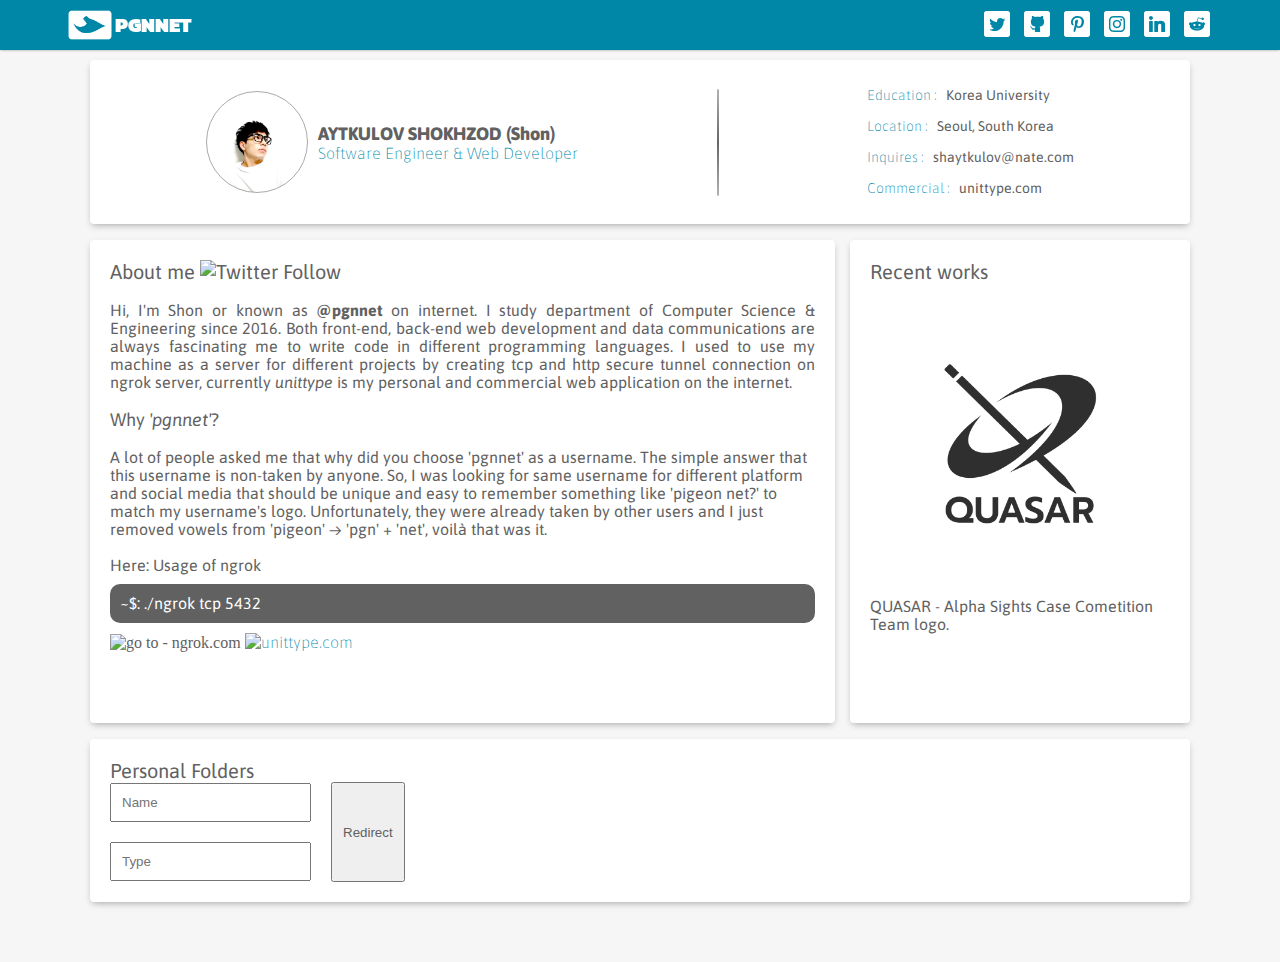
==== index.html @ 7b814d74 "google public encripted" ====
<!DOCTYPE html>
<html>
<head>
	<meta name="viewport" content="width=device-width, initial-scale=1.0, user-scalable=no" />
	<meta name="theme-color" content="#0087A8" />
	<link rel="shortcut icon" href="image/2dallitter.png" type="image/x-png" sizes="16x16 24x24 32x32 64x64"/>
	<link href="https://fonts.googleapis.com/css?family=Kanit:800" rel="stylesheet"> <!-- 'Kanit', sans-serif --> 
	<link href="https://fonts.googleapis.com/css?family=Asap:300" rel="stylesheet"> <!-- 'Asap', sans-serif --> 
	<link href="pgnnet.css" rel="stylesheet">
	<script src="pgnnet.js" ></script>
	<title>PGNNET</title>
	
</head>
<body>
<div id="header">
	<div id="header_left">
		<a href="/"><div id="logo"></div><div id="logotext">PGNNET</div></a>
	</div>
	<div id="header_right">
		<div class="right_menu">
			<div id="smedia">
			<a href="https://twitter.com/pgnnet">&#xe08d;</a>
			<a href="https://github.com/pgnnet">&#xe032;</a>
			<a href="https://pinterest.com/pgnnet">&#xe063;</a>
			<a href="https://instagram.com/pgnnet">&#xe044;</a>
			<a href="https://linkedin.com/in/shokhzod-aytkulov-0151b5aa">&#xe04c;</a>
			<a href="https://reddit.com/u/pgnnet">&#xe06c;</a>
			</div>			
			<div id="mob_menu" onclick = "Mmenu()"></div>
		</div>	
	</div>
</div>
<div id="content" class="container">
	<div class="info">
		<div id="personal">
			<div id="image_box">
				<div id="profile_picture"></div>
				<div id="name">
					<p class="bold_font fs18">AYTKULOV SHOKHZOD (Shon)</p>
					<p class="thin_font  blue fs16">Software Engineer &amp; Web Developer</p>						
				</div>				
			</div>
			<hr>
			<div id="about" class="fs14">
				<div class="clear">
					<span class="thin_font blue">Education : </span><span class="normal_font" id="edu"><a href="https://korea.edu">Korea University </a></span>
				</div>
				<div class="clear">
					<span class="thin_font blue">Location : </span><span class="normal_font ">Seoul, South Korea</span>
				</div>
				<div class="clear">
					<span class="thin_font blue">Inquires : </span><span class="normal_font "><a href = "mailto:shaytkulov@gmail.com">shaytkulov@nate.com</a></span>
				</div>
				<div class="clear">
					<span class="thin_font blue">Commercial : </span><span class="normal_font "><a href = "https://unittype.com">unittype.com</a></span>
				</div>

			</div>
		</div>
	</div>
	<div class="content">
		<div class="info">
			<b class="normal_font fs20">About me    <a href="https://twitter.com/pgnnet"><img alt="Twitter Follow" style="margin-bottom: -5px;" src="https://img.shields.io/twitter/follow/pgnnet?label=pgnnet&style=social"></a></b>
			</br>			
			</br>			
			<p style="text-align: justify;" class="fs16 normal_font">Hi, I'm Shon or known as <b><a href="https://twitter.com/pgnnet">@pgnnet</a></b> on internet. I study department of Computer Science &amp; Engineering since 2016. Both front-end, back-end web development and data communications are always fascinating me to write code in different programming languages. I used to use my machine as a server for different projects by creating tcp and http secure tunnel connection on ngrok server, currently <i>unittype</i> is my personal and commercial web application on the internet.</p>
			</br>
			<p class="normal_font fs18">Why <i>'pgnnet'</i>?</p>
			</br>
			<p class="normal_font fs16">
			A lot of people asked me that why did you choose 'pgnnet' as a username. The simple answer that this username is non-taken by anyone. So, I was looking for same username for different platform and social media that should be unique and easy to remember something like 'pigeon net?' to match my username's logo. Unfortunately, they were already taken by other users and I just removed vowels from 'pigeon' &rightarrow; 'pgn' + 'net', voilà that was it.
			</p>
			</br>
			<p class="fs16 normal_font">Here: Usage of ngrok</p>
			<div class="code">
				<code class="normal_font">
					~$: ./ngrok tcp 5432
				</code></br>
			</div>
		    <a href="https://ngrok.com"><img alt="go to - ngrok.com" style="max-width: 100%;" src="https://img.shields.io/website/https/ngrok.com?down_color=lightgrey&down_message=offline&label=ngrok&logo=ngrok&logoColor=red&style=flat-square&up_color=light-green&up_message=online" /></a>
		    <a href="https://unittype.com"><img alt="unittype.com" class="thin_font blue" style="max-width: 100%;" src="https://img.shields.io/website/https/unittype.com?color=orange&down_color=lightgrey&down_message=offline&label=unittype.com&logo=unittype&logoColor=%23fff&style=flat-square&up_color=blue&up_message=pending" /></a>
		</div>
		<div class="info left">
			<div class="normal_font fs20">Recent works</div>
			<div class="pic_content">
				<div class="work_logo">
					<img class="logos" src="image/QUASAR.png">
					<div class="normal_font fs16">QUASAR - Alpha Sights Case Cometition Team logo.</div>
					<img class="logos" src="image/DOTHAT.png">
					<div class="normal_font fs16">DOTHAT - Computer Security (COSE451-00) term project team logo.</div>
				</div>
			</div>
		</div>

	</div>
	<div id="mmenu">
		<div id="minisocial">
			<a href="https://twitter.com/pgnnet">Twitter</a>
			<a href="https://github.com/pgnnet">Github</a>
			<a href="https://pinterest.com/pgnnet">Pinterest</a>
			<a href="https://instagram.com/pgnnet">Instagram</a>
			<a href="https://linkedin.com/in/shokhzod-aytkulov-0151b5aa">Linkedin</a>			
			<a href="https://reddit.com/u/pgnnet">Reddit</a>			
		</div>
	</div>
	<div class="info">
		<div class="normal_font fs20">Personal Folders</div>
		<div id = "inputs">
			<div class="coller" style="height: 100px; margin-right: 20px;">
				<input class="inned" id="cloud" type="text" placeholder="Name">
				<input class="inned" id="password" type="password" placeholder="Type">
			</div>
			<div class="rower" style="height: 100px;">
				<button class="outed" onclick="Redirect()">Redirect</button>				
			</div>
		</div>
 	</div>
</div>
<script type="text/javascript">
	function _$(e) {
		return document.getElementById(e);
	}
	function Mmenu() {
		var menu_content = _$('mmenu');
		var menu_btn_back = _$('mob_menu');
		var header = _$('header');

		var block = _$('block');
		var display = menu_content.style.display;
		if (menu_content.style.display == 'block') {
			menu_btn_back.style.backgroundImage = 'url("image/menu.svg")';
			menu_content.style.display = 'none';
			header.style.boxShadow = "0px 1px 2.5px -1px #919191";
		}else {
			header.style.boxShadow = "0px 0px 0px 0px #919191";
			menu_btn_back.style.backgroundImage = 'url("image/menu_close.svg")';
			menu_content.style.display = 'block';
		}
	}
	function Redirect() {
		var a = _$('cloud').value;
		var b = _$('password').value;

		var init_ca = 'd45d8e4410cb10ffb1083a6124628c9f9774b6139b0a8e7eb1bf8a871978bdb0';
		var init_cb = '22b2f5f52e7d8e27ea7ded8e6dc64f0cd65b0fcb1bfb2f4438c08c5f83b16658';
		var init_cg = 'cf33a10e40662e745594a586bbdfbce9699ac78813c22cc0dd9b99113db3da5d';

		var cloud_d = "U2FsdGVkX19RFrCdp1I3JPp4gyZZZailMe8IwuHDJQOUHVQESMMY64hZhe5Ozfz3NkoOll9dPdFYfQYpgsisk3HBythYzlCri21Bd4VmjUiPfmpriIct63Lm8ezno9jl";
		var cloud_m = "U2FsdGVkX1+UKlmB9coAeEfFD+zi3aYZthPdsSzzxfTdAZkY3HkF5heO64nk1fxIDrnHamdGaomCe8fK2r4xWg==";
		var cloud_g = "U2FsdGVkX1/Y03P11VNv4DPY7fraH7GeVQCoh0f4tYQdR+eQNfcGC2AXEsHc7dbwDO1VZkJhqySERRU+gwqqChx2GPCvmcxf2yKGxw1kbo0PD6RGykNZ0As+3onhI2do3Uct2t9QGK7I91CamXDhik9/apCdyH8m0xB+96oY7UI=";

		var c = sha256.hmac(b, a);
		var d = sha256(b);

		if(c == init_ca || c == init_cb  || c == init_cg){
			switch(d) {
				case '00d8d3f11739d2f3537099982b4674c29fc59a8fda350fca1379613adbb09119' : 
					var load = CryptoJS.AES.decrypt(cloud_m, b);
					var cloudL = load.toString(CryptoJS.enc.Utf8);
					window.location = cloudL; break;
				case 'd90ee9ccf6bea1d2942a7b21319338198dec2a746f8a0d0771621f00da2e0864' : 
					var load = CryptoJS.AES.decrypt(cloud_d, b);
					var cloudL = load.toString(CryptoJS.enc.Utf8);
					window.location = cloudL; break;
				case '46b42b4229cd7a39c564e780bb665a8bde4fdf722007e8473f167fe53ed4b995' : 
					var load = CryptoJS.AES.decrypt(cloud_g, b);
					var cloudL = load.toString(CryptoJS.enc.Utf8);
					window.location = cloudL; break;
				default : d = "fault"; break;
			}			
		}else {
			alert("Authentication failed!");
		}
	}	
</script>
</body>
</html>
---- pgnnet.css ----
/*     Header start      */
		@font-face{
			font-family:'socicon';
			src: 	url('fonts/socicon/Socicon.eot'); /* IE9 Compat Modes */
			src: 	url('fonts/socicon/Socicon.eot?#iefix') format('embedded-opentype'), /* IE6-IE8 */
					url('fonts/socicon/Socicon.woff') format('woff'), /* Pretty Modern Browsers */
					url('fonts/socicon/Socicon.ttf')  format('truetype'), /* Safari, Android, iOS */
					url('fonts/socicon/Socicon.svg#svgFontName') format('svg'); /* Legacy iOS */
			font-weight:normal;
			font-style:normal;
		}
		* {
			padding: 0; margin: 0;
			color: #616161;
		}
		body{
			background-color: #f6f6f6;
			min-width: 300px;
		}		
		.container {
			margin: 0 auto;
			width: 1100px;
			display: block;
		}
		#header {
			position : fixed;
			z-index:999;
			display: flex;
			-ms-flex-direction: row;
			-o-flex-direction: row;
			-webkit-flex-direction: row;
			flex-direction: row;
			justify-content: space-between;
			-o-justify-content: space-between;
			-ms-justify-content: space-between;
			-webkit-justify-content: space-between;
			align-items: center;
			height: 50px;
			width: 100%;
			box-sizing: border-box;
			box-shadow: 0px 1px 2.5px -1px #919191;
			background-color: #0087a8;
			top: 0;		
		}
		#header_left
		{
			margin-left: 65px;
			float: left;
			display: inline-flex;
			-o-align-items: center;
			-ms-align-items: center;
			-webkit-align-items: center;
			align-items: center;
		}
		#logo {
			background-image: url("image/pgn.png");
			background-size: cover;
			background-repeat: no-repeat;
			background-position: center;
			width: 50px;
			height: 30px;
			float: left;
		}
		#logotext {
			font-family: 'Kanit', sans-serif;
			font-size: 20px;
			font-weight: 900;
			color: #fff;
			max-width: 140px;
			padding-left: 0px;
			float: left;
		}		
		#header_right
		{
			margin-right: 65px;
			display: inline-flex;
			float: right;
			-o-align-items: center;
			-ms-align-items: center;
			-webkit-align-items: center;
			align-items: center;
		}
		.right_menu {
			display: flex;
			-ms-flex-direction: row;
			-o-flex-direction: row;
			-webkit-flex-direction: row;
			flex-direction: row;
			align-items: center;
			-ms-justify-content: space-between;
			-webkit-justify-content: space-between;
			-o-justify-content: space-between;
			justify-content: space-between;
		}
		#mob_menu{
			background-image: url("image/menu.svg");
			background-size: cover;
			background-repeat: no-repeat;
			background-position: center;
			width: 25px;
			height: 25px;
			display: none;
		}
		#mmenu {
			background-color: #0087a8;
			position: fixed;
			display: none;
			top: 0;
			left: 0;
			right: 0;
			bottom: 0;
			overflow-y: auto;
		}

		#minisocial {
			display: flex;
			-ms-flex-direction: column;
			-o-flex-direction: column;
			-webkit-flex-direction: column;
			flex-direction: column;
			align-items: left;
			-ms-justify-content: space-between;
			-webkit-justify-content: space-between;
			-o-justify-content: space-between;
			justify-content: space-between;
			margin: 10px;
		}
		#minisocial a {
			font-family:'Asap', sans-serif;
			font-size: 1.3em;
			color: #0087a8;
			background-color: #fff;			
			margin: 10px;
			padding: 5px; 
			flex: auto;
			border-radius: 4px;
		}
		#minisocial a:hover {
			color: #000;
		}
		#minisocial a:before {
			font-family: 'socicon';
			margin: 10px;
		}
		#minisocial a:nth-child(1):before {
			content: "\e08d";
		}
		#minisocial a:nth-child(2):before {
			content: "\e032";
		}
		#minisocial a:nth-child(3):before {
			content: "\e063";
		}
		#minisocial a:nth-child(4):before {
			content: "\e044";
		}
		#minisocial a:nth-child(5):before {
			content: "\e04c";
		}
		#minisocial a:nth-child(6):before {
			content: "\e06c";
		}

		#smedia {
			display: block;
			-ms-justify-content: space-between;
			-webkit-justify-content: space-between;
			-o-justify-content: space-between;
			justify-content: space-between;
		}
		#smedia a {
			font-family: 'socicon';
			color: #0087a8;
			background-color: #fff;
			margin: 0 5px 0 5px;
			padding: 4px;
			border-radius: 3px;
			border: 0.5px solid #fff;
		}
		#smedia a:hover {
			color: #000;
		}		
		#content {
			margin-top: 60px;
			margin-bottom: 60px;
		}
		.content {
			display: flex;
			-ms-flex-direction: row;
			-o-flex-direction: row;
			-webkit-flex-direction: row;
			flex-direction: row;
			justify-content: space-between;
			-o-justify-content: space-between;
			-ms-justify-content: space-between;
			-webkit-justify-content: space-between;
		}
		.info {
			margin-top: 16px;
			padding: 20px; 
			background-color: #fff;
			border-radius: 4px;
			box-shadow: 0px 3px 7px -2px #a4a4a4; 
		}
		.left {
			margin-left: 15px;
			min-width: 300px;
			min-height: 100%;
		}
		.pic_content {
			overflow-y: auto;
			background: transparent;
			margin: 10px auto 10px auto;
			max-height: 400px;
		}
		.work_logo {
			width: 100%;

		}
		.logos {
			background-position: center;
			background-repeat: no-repeat;
			background-size: cover;
			width: 100%;
		}
		.spaces {
			padding: 15px;
		}
		.code {
			border-radius: 10px;
			margin: 10px 0px;
			padding: 10px 0px;
			width: 100%;
			background-color: #616161;
		}
		code {
			padding-left: 10px; 
			padding-right: 10px; 
			color: #fff;
			font-weight: 700;		
		}
		#personal {
			display: flex;
			-ms-flex-direction: row;
			-o-flex-direction: row;
			-webkit-flex-direction: row;
			flex-direction: row;
			align-items: center;
			-ms-justify-content: space-evenly;
			-webkit-justify-content: space-evenly;
			-o-justify-content: space-evenly;
			justify-content: space-evenly;
		}
		#image_box {
			display: flex;
			-ms-flex-direction: row;
			-o-flex-direction: row;
			-webkit-flex-direction: row;
			flex-direction: row;
			align-items: center;
			-ms-justify-content: space-between;
			-webkit-justify-content: space-between;
			-o-justify-content: space-between;
			justify-content: space-between;
		}
		#profile_picture {
			width: 100px;
			height: 100px;
			min-width: 100px;
			min-height: 100px;
			background-image: url(image/pgnnet.jpg);
			background-size: cover;
			background-position: center;
			background-repeat: no-repeat;
			border-radius: 50%;
			border: 1px solid #aaa;
			margin: 10px; 
		}
		#name {			
			text-align: left;
		}
		.fs22 {
			font-size: 22px;
		}		
		.fs20 {
			font-size: 20px;
		}		
		.fs18 {
			font-size: 18px;
		}		
		.fs16 {
			font-size: 16px;
		}		
		.fs14 {
			font-size: 14px;
		}
		.bold_font {
			font-family: 'Asap', sans-serif;
			font-weight: 800;			
		}
		.thin_font {
			font-family: 'Asap', sans-serif;
			font-weight: 100;
		}
		.normal_font {
			font-family: 'Asap', sans-serif;
			font-weight: 400;
		}
		.blue {
			color: #0087a8;
		}
		#about {
			display: flex;
			-ms-flex-direction: column;
			-o-flex-direction: column;
			-webkit-flex-direction: column;
			flex-direction: column;
			align-items: left;
			-ms-justify-content: center;
			-webkit-justify-content: center;
			-o-justify-content: center;
			justify-content: center;
		}
		.coller {
			display: flex;
			-ms-flex-direction: column;
			-o-flex-direction: column;
			-webkit-flex-direction: column;
			flex-direction: column;
			align-items: center;
			-ms-justify-content: center;
			-webkit-justify-content: center;
			-o-justify-content: center;
			justify-content: center;
		}
		.rower {
			display: flex;
			-ms-flex-direction: row;
			-o-flex-direction: row;
			-webkit-flex-direction: row;
			flex-direction: row;
			align-items: center;
			-ms-justify-content: center;
			-webkit-justify-content: center;
			-o-justify-content: center;
			justify-content: center;
		}
		#about span {
			padding: 3px;
		}
		.clear {
			padding: 7px;
		}
		* a {
			text-decoration: none;
		}
		#inputs {
			width: 50%;
			display: flex;
			-ms-flex-direction: row;
			-o-flex-direction: row;
			-webkit-flex-direction: row;
			flex-direction: row;
			align-items: center;
			-ms-justify-content: initial;
			-webkit-justify-content: initial;
			-o-justify-content: initial;
			justify-content: initial;			
		}
		.inned {
			padding: 10px;
			margin: 10px auto;
		}
		.outed {
			padding: 10px;
			height: 100%;
		}
		#form {
			margin-top: 16px;
			padding: 20px; 
			background-color: #fff;
			border-radius: 6px;
			box-shadow: 0px 3px 7px -2px #a4a4a4; 
		}
		hr {
			width: 10%;
			transform: rotate(90deg);
			display: block; 
			border: 0; 
			height: 1px; 
			margin: 15px 0px 15px 0px;
			background: #333; 
			background-image: linear-gradient(to right, #ccc, #333, #ccc); 
		}		

        @media only screen and (max-width: 1100px) {
        	.container {
        		width: 95%;        		
        	}
    		#header {
    			height : 40px;
    		}
        	#logo {
        		width: 40px;
				height: 25px;
        	}
        	#logotext {
				font-size: 19px;
			}
        	#header_left
			{
				margin-left: 10px;
			}
			#header_right
			{
				margin-right: 10px;
			}
			#mob_menu{
				display: block;
			}
			#mmenu {
				margin-top: 40px;
				display: none;
			}			
			#smedia {
				display: none;
			}
			#content {
				margin-top: 50px;
			}
			#image_box {
				display: flex;
				-ms-flex-direction: row;
				-o-flex-direction: row;
				-webkit-flex-direction: row;
				flex-direction: row;
				align-items: center;
				-ms-justify-content: space-between;
				-webkit-justify-content: space-between;
				-o-justify-content: space-between;
				justify-content: space-between;
			}
			#personal {
				-ms-flex-direction: row;
				-o-flex-direction: row;
				-webkit-flex-direction: row;
				flex-direction: row;
				padding: 20px;
			}
			#profile_picture {
				width: 100px;
				height: 100px;
			}
			#name {
				text-align: center;
			}
			.social_icons {
				float: right;
				margin: 0;
			}
			#form {
				display: block;
			}
        }
		@media only screen and (max-width: 880px) {
         	hr {
				width: 100%;
				transform: rotate(0deg);
        	}
         	#image_box {
				display: flex;
				-ms-flex-direction: column;
				-o-flex-direction: column;
				-webkit-flex-direction: column;
				flex-direction: column;
				align-items: center;
				-ms-justify-content: space-between;
				-webkit-justify-content: space-between;
				-o-justify-content: space-between;
				justify-content: space-between;
			}
			#personal {
				-ms-flex-direction: column;
				-o-flex-direction: column;
				-webkit-flex-direction: column;
				flex-direction: column;
				padding: 20px;
			}
			.content {
				flex-direction: column;
				-ms-flex-direction: column;
				-o-flex-direction: column;
				-webkit-flex-direction: column;
				flex-direction: column;
			}
			.left {
				margin-left: 0;
				margin-top: 15px;
			}
         }
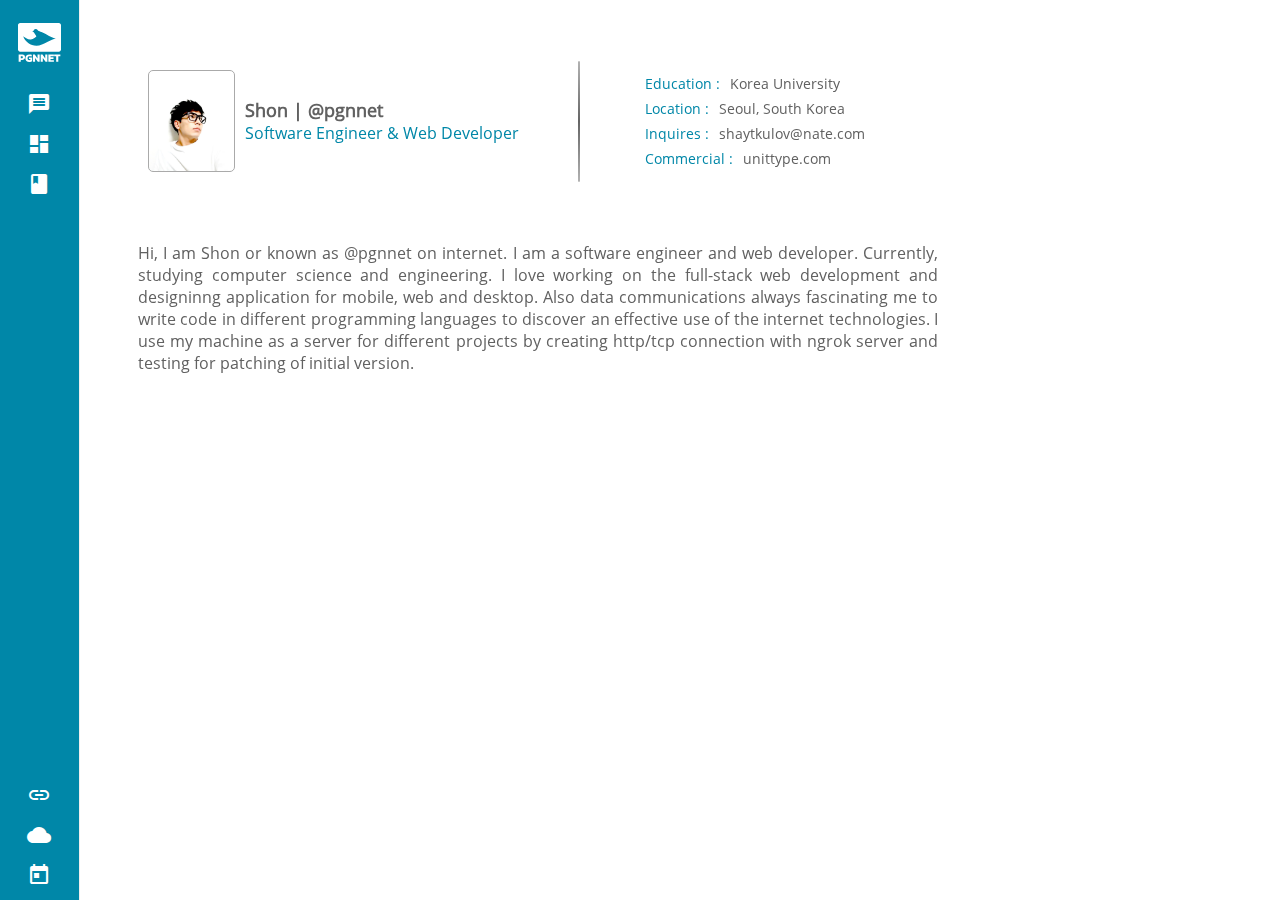
==== commit 004302b8: "new version" ====
--- a/index.html
+++ b/index.html
@@ -1,42 +1,66 @@
-	<!DOCTYPE html>
+<!DOCTYPE html>
 <html>
 <head>
-	<meta name="viewport" content="width=device-width, initial-scale=1.0, user-scalable=no" />
+	<meta name="viewport" content="width=device-width, initial-scale=1.0, user-scalable=yes" />
 	<meta name="theme-color" content="#0087A8" />
+	<meta property="og:title" content="PGNNET">
+	<meta property="og:type" content="article">
+	<meta property="og:site-name" content="github.com">
+	<meta property="og:image" content="https://pgnnet.github.io/image/pgnnet.jpg">
+	<meta property="og:image:width" content="1280">
+	<meta property="og:image:height" content="1280">
+	<meta property="og:description" content="PGNNET - profiles, accounts and more...">
+	<meta property="og:url" content="https://pgnnet.github.io">
+	<meta property="og:url" content="pgnnet.github.io">
 	<link rel="shortcut icon" href="image/2dallitter.png" type="image/x-png" sizes="16x16 24x24 32x32 64x64"/>
-	<link href="https://fonts.googleapis.com/css?family=Kanit:800" rel="stylesheet"> <!-- 'Kanit', sans-serif --> 
-	<link href="https://fonts.googleapis.com/css?family=Asap:300" rel="stylesheet"> <!-- 'Asap', sans-serif --> 
-	<link href="pgnnet.css" rel="stylesheet">
-	<script src="pgnnet.js" ></script>
-	<title>PGNNET</title>
-	
+	<link href="style.css" rel="stylesheet">
+	<script type="application/json" src="data.json"></script>
+	<script type="text/javascript">
+		let data;
+		let popup = false;
+		function _(e) {
+			return document.getElementById(e);
+		}
+		function _$(e, n) {
+			return document.getElementsByClassName(e)[n];
+		}
+		(function () {			
+			var ajax = new XMLHttpRequest();
+			ajax.open("GET", 'data.json', true);
+			ajax.responseType = 'json';
+			ajax.send();
+			ajax.onreadystatechange = function () {
+				if(this.readyState == 4 && this.status == 200 ) {
+					data = JSON.parse(JSON.stringify(this.response));
+					_('info').innerHTML = data['main']['intro'];
+				}
+			}
+		})();
+	</script>
+	<title>PGNNET | </title>
 </head>
 <body>
-<div id="header">
-	<div id="header_left">
-		<a href="/"><div id="logo"></div><div id="logotext">PGNNET</div></a>
+<div class="navigation">
+	<div class="up">
+		<a href="/"><svg class="logo navigation-icon logoa" viewBox="0 0 600 543" fill="none" xmlns="http://www.w3.org/2000/svg"><path d="M9 439.581H61.4381C73.4419 439.581 82.5502 443.06 88.7627 450.018C94.9752 456.976 98.0815 465.989 98.0815 477.059C98.0815 484.227 96.5547 490.605 93.5011 496.193C90.4475 501.78 86.0776 506.155 80.3916 509.318C74.8108 512.48 68.2824 514.062 60.8063 514.062H38.6938V541.419H9V439.581ZM54.0146 491.291C58.4371 491.291 61.8066 490.026 64.1231 487.495C66.545 484.86 67.7559 481.381 67.7559 477.059C67.7559 472.42 66.6503 468.836 64.439 466.306C62.3331 463.67 59.1215 462.352 54.8043 462.352H38.6938V491.291H54.0146Z" fill="white"/><path d="M158.458 543C140.452 543 126.658 538.572 117.076 529.717C107.599 520.861 102.861 508.105 102.861 491.449C102.861 474.265 107.757 461.087 117.55 451.916C127.448 442.639 141.768 438 160.511 438C172.62 438 183.15 439.476 192.1 442.428V467.887C183.887 464.83 174.042 463.301 162.564 463.301C152.666 463.301 145.295 465.568 140.452 470.101C135.608 474.529 133.186 481.645 133.186 491.449C133.186 500.515 135.24 507.157 139.346 511.374C143.558 515.59 149.929 517.699 158.458 517.699C163.512 517.699 168.356 517.014 172.989 515.643V500.779H152.772V482.435H197.786V533.67C193.469 536.411 187.993 538.678 181.36 540.47C174.831 542.157 167.197 543 158.458 543Z" fill="white"/><path d="M208.9 439.581H234.172L272.553 493.505V439.581H302.246V541.419H276.817L238.594 487.654V541.419H208.9V439.581Z" fill="white"/><path d="M316.408 439.581H341.68L380.061 493.505V439.581H409.755V541.419H384.325L346.102 487.654V541.419H316.408V439.581Z" fill="white"/><path d="M423.917 439.581H500.994V462.352H453.61V478.956H495.15V502.044H453.61V518.648H500.994V541.419H423.917V439.581Z" fill="white"/><path d="M532.718 461.72H504.13V439.581H591V461.72H562.412V541.419H532.718V461.72Z" fill="white"/><path fill-rule="evenodd" clip-rule="evenodd" d="M30 0C13.4315 0 0 13.4315 0 30V370C0 386.569 13.4315 400 30 400H570C586.569 400 600 386.569 600 370V30C600 13.4315 586.569 0 570 0H30ZM216.133 109.837L198.241 118.783L220.606 129.966L256.389 185.877C254.943 187.163 253.382 188.603 251.698 190.156C237.768 203.007 215.468 223.581 180.35 228.369C141.187 233.71 95.4542 202.352 73 183.64C95.3645 257.443 175.877 315.591 256.389 317.828C302.451 319.107 360.224 289.643 415.052 261.68C456.06 240.766 495.42 220.693 527 214.951C489.793 211.568 441.076 183.887 404.06 162.853C392.126 156.073 381.409 149.983 372.685 145.621C336.901 127.729 280.99 107.601 280.99 107.601C280.99 107.601 272.044 82.9999 247.443 82.9999C222.842 82.9999 216.133 109.837 216.133 109.837Z" fill="white"/></svg><svg class="logo navigation-icon logob" viewBox="0 0 600 399" fill="none" xmlns="http://www.w3.org/2000/svg"><path fill-rule="evenodd" clip-rule="evenodd" d="M30 0C13.4315 0 0 13.4315 0 30V369C0 385.569 13.4315 399 30 399H570C586.569 399 600 385.569 600 369V30C600 13.4315 586.569 0 570 0H30ZM216.502 108.719L198.69 117.626L220.956 128.759L256.581 184.424C255.141 185.704 253.587 187.138 251.911 188.684C238.042 201.478 215.84 221.961 180.877 226.729C134.341 233.075 91.8239 197.221 76.2344 184.075C75.4139 183.383 74.668 182.754 74 182.197C96.266 255.675 176.424 313.567 256.581 315.793C302.44 317.067 359.959 287.732 414.546 259.893C455.373 239.071 494.559 219.086 526 213.369C488.957 210.002 440.455 182.442 403.602 161.502C391.72 154.751 381.05 148.688 372.365 144.345C336.739 126.532 281.074 106.493 281.074 106.493C281.074 106.493 272.168 81.9999 247.675 81.9999C223.182 81.9999 216.502 108.719 216.502 108.719Z" fill="white"/></svg></a>
+		<a class="material-icons" title="message">&#xe0c9;</a>
+		<a class="material-icons" title="state">&#xe871;</a>
+		<a class="material-icons" title="books">&#xe86e;</a>
 	</div>
-	<div id="header_right">
-		<div class="right_menu">
-			<div id="smedia">
-			<a href="https://twitter.com/pgnnet">&#xe08d;</a>
-			<a href="https://github.com/pgnnet">&#xe032;</a>
-			<a href="https://pinterest.com/pgnnet">&#xe063;</a>
-			<a href="https://instagram.com/pgnnet">&#xe044;</a>
-			<a href="https://linkedin.com/in/shokhzod-aytkulov-0151b5aa">&#xe04c;</a>
-			<a href="https://reddit.com/u/pgnnet">&#xe06c;</a>
-			</div>			
-			<div id="mob_menu" onclick = "Mmenu()"></div>
-		</div>	
+	<div class="down">
+		<a class="material-icons" title="links">&#xe250;</a>
+		<a class="material-icons" title="CAP : alt+c">&#xe2bd;</a>
+		<a class="material-icons" title="calendar">&#xe8df;</a>
 	</div>
 </div>
-<div id="content" class="container">
-	<div class="info">
+
+<div class="main">
+	<div class="container">
 		<div id="personal">
 			<div id="image_box">
 				<div id="profile_picture"></div>
 				<div id="name">
-					<p class="bold_font fs18">AYTKULOV SHOKHZOD (Shon)</p>
+					<p class="bold_font fs18">Shon | @pgnnet</p>
 					<p class="thin_font  blue fs16">Software Engineer &amp; Web Developer</p>						
 				</div>				
 			</div>
@@ -54,124 +78,43 @@
 				<div class="clear">
 					<span class="thin_font blue">Commercial : </span><span class="normal_font "><a href = "https://unittype.com">unittype.com</a></span>
 				</div>
-
 			</div>
 		</div>
 	</div>
-	<div class="content">
-		<div class="info">
-			<b class="normal_font fs20">About me    <a href="https://twitter.com/pgnnet"><img alt="Twitter Follow" style="margin-bottom: -5px;" src="https://img.shields.io/twitter/follow/pgnnet?label=pgnnet&style=social"></a></b>
-			</br>			
-			</br>			
-			<p style="text-align: justify;" class="fs16 normal_font">Hi, I'm Shon or known as <b><a href="https://twitter.com/pgnnet">@pgnnet</a></b> on internet. I study department of Computer Science &amp; Engineering since 2016. Both front-end, back-end web development and data communications are always fascinating me to write code in different programming languages. I used to use my machine as a server for different projects by creating tcp and http secure tunnel connection on ngrok server, currently <i>unittype</i> is my personal and commercial web application on the internet.</p>
-			</br>
-			<p class="normal_font fs18">Why <i>'pgnnet'</i>?</p>
-			</br>
-			<p class="normal_font fs16">
-			A lot of people asked me that why did you choose 'pgnnet' as a username. The simple answer that this username is non-taken by anyone. So, I was looking for same username for different platform and social media that should be unique and easy to remember something like 'pigeon net?' to match my username's logo. Unfortunately, they were already taken by other users and I just removed vowels from 'pigeon' &rightarrow; 'pgn' + 'net', voilà that was it.
-			</p>
-			</br>
-			<p class="fs16 normal_font">Here: Usage of ngrok</p>
-			<div class="code">
-				<code class="normal_font">
-					~$: ./ngrok tcp 5432
-				</code></br>
-			</div>
-		    <a href="https://ngrok.com"><img alt="go to - ngrok.com" style="max-width: 100%;" src="https://img.shields.io/website/https/ngrok.com?down_color=lightgrey&down_message=offline&label=ngrok&logo=ngrok&logoColor=red&style=flat-square&up_color=light-green&up_message=online" /></a>
-		    <a href="https://unittype.com"><img alt="unittype.com" class="thin_font blue" style="max-width: 100%;" src="https://img.shields.io/website/https/unittype.com?color=orange&down_color=lightgrey&down_message=offline&label=unittype.com&logo=unittype&logoColor=%23fff&style=flat-square&up_color=blue&up_message=pending" /></a>
-		</div>
-		<div class="info left">
-			<div class="normal_font fs20">Recent works</div>
-			<div class="pic_content">
-				<div class="work_logo">
-					<img class="logos" src="image/QUASAR.png">
-					<div class="normal_font fs16">QUASAR - Alpha Sights Case Cometition Team logo.</div>
-					<img class="logos" src="image/DOTHAT.png">
-					<div class="normal_font fs16">DOTHAT - Computer Security (COSE451-00) term project team logo.</div>
+	<div class="container">
+		<div class="max" id="info"></div>
+	</div>
+	<div id="icons"></div>
+</div>
+<div class="flex_r_ct" id="frame">
+	<div id="back_click">
+	</div>
+	<div id="popup" >
+		<div class="material-icons" id="exit">&#xe14c;</div>
+		<div class="flex_r_cm">
+			<div class="flex_c_cb">
+				<div class="bold_font fs20">Cloud Access Point</div>
+				<div id="atmp_error"></div>
+				<div class="flex_r_cm btl">
+					<label for="cloud" class="material-icons">&#xe2c2;</label>
+					<input class="inputs" id="cloud" type="text">					
 				</div>
+				<div class="flex_r_cm btl">
+					<label for="cloud" class="material-icons">&#xe5da;</label>
+					<input class="inputs" id="password" type="password">					
+				</div>
+				<button class="blue_button" onclick="Redirect()">Redirect</button>
 			</div>
 		</div>
-
-	</div>
-	<div id="mmenu">
-		<div id="minisocial">
-			<a href="https://twitter.com/pgnnet">Twitter</a>
-			<a href="https://github.com/pgnnet">Github</a>
-			<a href="https://pinterest.com/pgnnet">Pinterest</a>
-			<a href="https://instagram.com/pgnnet">Instagram</a>
-			<a href="https://linkedin.com/in/shokhzod-aytkulov-0151b5aa">Linkedin</a>			
-			<a href="https://reddit.com/u/pgnnet">Reddit</a>			
-		</div>
-	</div>
-	<div class="info">
-		<div class="normal_font fs20">Personal Folders</div>
-		<div id = "inputs">
-			<div class="coller" style="height: 100px; margin-right: 20px;">
-				<input class="inned" id="cloud" type="text" placeholder="Name">
-				<input class="inned" id="password" type="password" placeholder="Type">
-			</div>
-			<div class="rower" style="height: 100px;">
-				<button class="outed" onclick="Redirect()">Redirect</button>				
-			</div>
-		</div>
- 	</div>
+	</div>	
 </div>
+<script src="pgnnet.js"></script>
+<script src="mini.js"></script>
 <script type="text/javascript">
-	function _$(e) {
-		return document.getElementById(e);
-	}
-	function Mmenu() {
-		var menu_content = _$('mmenu');
-		var menu_btn_back = _$('mob_menu');
-		var header = _$('header');
-
-		var block = _$('block');
-		var display = menu_content.style.display;
-		if (menu_content.style.display == 'block') {
-			menu_btn_back.style.backgroundImage = 'url("image/menu.svg")';
-			menu_content.style.display = 'none';
-			header.style.boxShadow = "0px 1px 2.5px -1px #919191";
-		}else {
-			header.style.boxShadow = "0px 0px 0px 0px #919191";
-			menu_btn_back.style.backgroundImage = 'url("image/menu_close.svg")';
-			menu_content.style.display = 'block';
-		}
-	}
-	function Redirect() {
-		var a = _$('cloud').value;
-		var b = _$('password').value;
-
-		var init_ca = 'd45d8e4410cb10ffb1083a6124628c9f9774b6139b0a8e7eb1bf8a871978bdb0';
-		var init_cb = '22b2f5f52e7d8e27ea7ded8e6dc64f0cd65b0fcb1bfb2f4438c08c5f83b16658';
-		var init_cg = 'cf33a10e40662e745594a586bbdfbce9699ac78813c22cc0dd9b99113db3da5d';
-
-		var cloud_d = "U2FsdGVkX19RFrCdp1I3JPp4gyZZZailMe8IwuHDJQOUHVQESMMY64hZhe5Ozfz3NkoOll9dPdFYfQYpgsisk3HBythYzlCri21Bd4VmjUiPfmpriIct63Lm8ezno9jl";
-		var cloud_m = "U2FsdGVkX1+UKlmB9coAeEfFD+zi3aYZthPdsSzzxfTdAZkY3HkF5heO64nk1fxIDrnHamdGaomCe8fK2r4xWg==";
-		var cloud_g = "U2FsdGVkX1/Y03P11VNv4DPY7fraH7GeVQCoh0f4tYQdR+eQNfcGC2AXEsHc7dbwDO1VZkJhqySERRU+gwqqChx2GPCvmcxf2yKGxw1kbo0PD6RGykNZ0As+3onhI2do3Uct2t9QGK7I91CamXDhik9/apCdyH8m0xB+96oY7UI=";
-
-		var c = sha256.hmac(b, a);
-		var d = sha256(b);
-
-		if(c == init_ca || c == init_cb  || c == init_cg){
-			switch(d) {
-				case '00d8d3f11739d2f3537099982b4674c29fc59a8fda350fca1379613adbb09119' : 
-					var load = CryptoJS.AES.decrypt(cloud_m, b);
-					var cloudL = load.toString(CryptoJS.enc.Utf8);
-					window.location = cloudL; break;
-				case 'd90ee9ccf6bea1d2942a7b21319338198dec2a746f8a0d0771621f00da2e0864' : 
-					var load = CryptoJS.AES.decrypt(cloud_d, b);
-					var cloudL = load.toString(CryptoJS.enc.Utf8);
-					window.location = cloudL; break;
-				case '46b42b4229cd7a39c564e780bb665a8bde4fdf722007e8473f167fe53ed4b995' : 
-					var load = CryptoJS.AES.decrypt(cloud_g, b);
-					var cloudL = load.toString(CryptoJS.enc.Utf8);
-					window.location = cloudL; break;
-				default : d = "fault"; break;
-			}			
-		}else {
-			alert("Authentication failed!");
-		}
-	}	
+	(function () {
+		var y = new Date('January 01 20 00:00:00');
+		document.getElementsByTagName('title')[0].insertAdjacentHTML('beforeend', y.getFullYear()); 
+	})();
 </script>
 </body>
-</html>
+</html>--- a/style.css
+++ b/style.css
@@ -0,0 +1,510 @@
+@font-face{
+	font-family:'socicon';
+	src: 	url('fonts/Socicon.eot'); /* IE9 Compat Modes */
+	src: 	url('fonts/Socicon.eot?#iefix') format('embedded-opentype'), /* IE6-IE8 */
+			url('fonts/Socicon.woff') format('woff'), /* Pretty Modern Browsers */
+			url('fonts/Socicon.ttf')  format('truetype'), /* Safari, Android, iOS */
+			url('fonts/Socicon.svg#svgFontName') format('svg'); /* Legacy iOS */
+	font-weight:normal;
+	font-style:normal;
+}
+@font-face {
+	font-family: 'Material Icons';
+	font-style: normal;
+	font-weight: 400;
+	src: url(fonts/Material.woff2) format('woff2');
+}
+@font-face{
+	font-family:'anton';
+	src : url('fonts/Anton-Regular.ttf') format('truetype');
+}
+@font-face{
+	font-family:'baloo';
+	src: url('fonts/Baloo-Regular.ttf')  format('truetype');
+}
+@font-face{
+	font-family:'comfortaa';
+	src: url('fonts/Comfortaa-Regular.ttf')  format('truetype');
+}
+@font-face{
+	font-family:'open-sans';
+	src: url('fonts/OpenSans-Regular.ttf')  format('truetype');
+}
+* {
+	padding: 0; margin: 0;
+	color: #616161;
+}
+body{
+	background-color: #fff;
+	min-width: 300px;
+}
+.container {
+	font-family: 'open-sans';
+	width: auto;
+	padding: 30px;
+	display: flex;
+	flex: auto;
+	max-width: 800px;
+}
+#row {
+	position: absolute;
+	top: 0;
+	right: 0;
+	bottom: 0;
+	left: 0;
+	overflow: hidden;
+	display: flex;
+	flex-direction: row;
+	background-color: grey;	
+}
+#left {
+	width: 6%;
+	height: 100%;
+	overflow: hidden;
+	background: #0087a8;
+}
+#logo {
+	margin-top: 10%;
+	width: 60%;
+}
+#right {
+	background: #ffffff;
+}
+#personal {
+	display: flex;
+	-ms-flex-direction: row;
+	-o-flex-direction: row;
+	-webkit-flex-direction: row;
+	flex-direction: row;
+	flex: auto;
+	align-items: center;
+	-ms-justify-content: flex-start;
+	-webkit-justify-content: flex-start;
+	-o-justify-content: flex-start;
+	justify-content: flex-start;
+	white-space: nowrap;
+}
+#personal hr {
+	width: 15%;
+	transform: rotate(90deg);
+	display: block; 
+	border: 0; 
+	height: 1px; 
+	margin: 15px 0px 15px 0px;
+	background: #333; 
+	background-image: linear-gradient(to right, #ccc, #333, #ccc); 
+}
+#image_box {
+	display: flex;
+	-ms-flex-direction: row;
+	-o-flex-direction: row;
+	-webkit-flex-direction: row;
+	flex-direction: row;
+	align-items: center;
+	-ms-justify-content: space-between;
+	-webkit-justify-content: space-between;
+	-o-justify-content: space-between;
+	justify-content: space-between;
+}
+#profile_picture {
+	width: 85px;
+	height: 100px;
+	min-width: 85px;
+	min-height: 100px;
+	background-image: url(image/pgnnet.jpg);
+	background-size: cover;
+	background-position: center;
+	background-repeat: no-repeat;
+	border-radius: 5px;
+	border: 1px solid #aaa;
+	margin: 10px; 
+}
+.flex_c_cb {
+	display: flex;
+	-ms-flex-direction: column;
+	-o-flex-direction: column;
+	-webkit-flex-direction: column;
+	flex-direction: column;
+	justify-content: space-between;
+	-o-justify-content: space-between;
+	-ms-justify-content: space-between;
+	-webkit-justify-content: space-between;
+	-o-align-items: center;
+	-ms-align-items: center;
+	-webkit-align-items: center;
+	align-items: center;
+}
+.flex_r_cb {
+	display: flex;
+	-ms-flex-direction: row;
+	-o-flex-direction: row;
+	-webkit-flex-direction: row;
+	flex-direction: row;
+	justify-content: space-between;
+	-o-justify-content: space-between;
+	-ms-justify-content: space-between;
+	-webkit-justify-content: space-between;
+	-o-align-items: center;
+	-ms-align-items: center;
+	-webkit-align-items: center;
+	align-items: center;
+}
+.flex_r_cm {
+	display: flex;
+	-ms-flex-direction: row;
+	-o-flex-direction: row;
+	-webkit-flex-direction: row;
+	flex-direction: row;
+	justify-content: center;
+	-o-justify-content: center;
+	-ms-justify-content: center;
+	-webkit-justify-content: center;
+	-o-align-items: center;
+	-ms-align-items: center;
+	-webkit-align-items: center;
+	align-items: center;
+}
+.flex_r_ct {
+	display: flex;
+	-ms-flex-direction: row;
+	-o-flex-direction: row;
+	-webkit-flex-direction: row;
+	flex-direction: row;
+	justify-content: center;
+	-o-justify-content: center;
+	-ms-justify-content: center;
+	-webkit-justify-content: center;
+}
+.flex_end_fill {
+	display: flex;
+	-ms-flex-direction: row;
+	-o-flex-direction: row;
+	-webkit-flex-direction: row;
+	flex-direction: row;
+	justify-content: flex-end;
+	-o-justify-content: flex-end;
+	-ms-justify-content: flex-end;
+	-webkit-justify-content: flex-end;
+	-o-align-items: center;
+	-ms-align-items: center;
+	-webkit-align-items: center;
+	align-items: center;
+}
+.blue {
+	color: #0087a8;
+}
+#about {
+	display: flex;
+	-ms-flex-direction: column;
+	-o-flex-direction: column;
+	-webkit-flex-direction: column;
+	flex-direction: column;
+	align-items: left;
+	-ms-justify-content: center;
+	-webkit-justify-content: center;
+	-o-justify-content: center;
+	justify-content: center;
+}
+.coller {
+	display: flex;
+	-ms-flex-direction: column;
+	-o-flex-direction: column;
+	-webkit-flex-direction: column;
+	flex-direction: column;
+	align-items: center;
+	-ms-justify-content: center;
+	-webkit-justify-content: center;
+	-o-justify-content: center;
+	justify-content: center;
+}
+.rower {
+	display: flex;
+	-ms-flex-direction: row;
+	-o-flex-direction: row;
+	-webkit-flex-direction: row;
+	flex-direction: row;
+	align-items: center;
+	-ms-justify-content: center;
+	-webkit-justify-content: center;
+	-o-justify-content: center;
+	justify-content: center;
+
+}
+
+#about span {
+	padding: 3px;
+}
+.clear {
+	padding: 3px;
+}
+* a {
+	text-decoration: none;
+}
+.fs22 {
+	font-size: 22px;
+}		
+.fs20 {
+	font-size: 20px;
+}		
+.fs18 {
+	font-size: 18px;
+}		
+.fs16 {
+	font-size: 16px;
+}		
+.fs14 {
+	font-size: 14px;
+}
+.bold_font {
+	font-family: 'open-sans', sans-serif;
+	font-weight: 800;			
+}
+.thin_font {
+	font-family: 'open-sans', sans-serif;
+	font-weight: 100;
+}
+.normal_font {
+	font-family: 'open-sans', sans-serif;
+	font-weight: 400;
+}
+.max {
+	font-family: 'open-sans', sans-serif;
+	max-width: 1000px;
+	text-align: justify;
+}
+svg.logob {
+	display: none;
+}
+.material-icons {
+	font-family: 'Material Icons';
+	font-weight: normal;
+	font-style: normal;
+	font-size: 24px;
+	line-height: 1;
+	letter-spacing: normal;
+	text-transform: none;
+	display: inline-block;
+	white-space: nowrap;
+	word-wrap: normal;
+	direction: ltr;
+	-webkit-font-feature-settings: 'liga';
+	-webkit-font-smoothing: antialiased;
+}
+div.navigation {
+    border-right: 1px solid #eee;
+    display: flex;
+    padding: 1% 1% 1% 1%;
+    height:98%;
+    z-index: 99;
+    flex-direction: column;    
+    background-color:#0087a8;
+    justify-content: space-between;
+    position: fixed;
+}
+div.navigation .up,div.navigation .down{
+	display: flex;
+	align-items: center;    
+	flex-direction: column;
+}
+div.navigation a {
+	margin:8px 5px;
+	transition: color 0.3s;
+	color: #fff;
+	cursor: pointer;
+}
+div.navigation a.active {
+	color: #000;
+}
+
+div.navigation svg.navigation-icon {
+	width: 43px;
+	height: 43px;
+}
+
+div.navigation a.aside {
+	float: right;
+	margin-right: 0;
+}
+div.main{
+    padding: 30px 108px;
+}
+div.main-row{
+    border: 1px solid #000;
+    padding: 30px 108px;
+    justify-content: center;
+    display: flex;
+    white-space: nowrap;
+    height: calc(100vh - 20px);
+    flex-wrap: wrap;
+    flex-direction: column;
+}
+div.claim {
+	text-align: center;
+}
+
+svg.logo {
+	width: 96px;
+	height: 96px;
+	margin-bottom: 8px;
+}
+div.foot {
+	border-top: 1px solid #f6f6f6;
+	text-align: center;
+	padding-top: 2em;
+}
+#frame {
+	position: fixed;
+	top: 0;
+	left: 0;
+	right: 0;
+	bottom: 0;
+	z-index: -9999;
+	background-color: rgba(255,255,255, 0);
+	color: #fff;
+}
+#back_click {
+	width: 100%;
+	height: 100%;
+}
+#popup {
+	position: absolute;
+	opacity: 0;
+	width: 250px;
+	padding: 20px 40px;
+	margin-top: 10px;
+	background-color: #fff;
+	transform: scale(.5);
+	border-radius: 10px;
+	border: #fff solid 1px;
+	transition: .3s;
+}
+#popup label {
+	width: 15%;
+}
+#popup .inputs {
+	border:none;
+	padding: 5px 2.5%;
+	margin: 5px 0px 5px 0px;
+	width: 80%;	
+	font-size: 1em;
+}
+#popup .btl {
+	border-bottom: 1px solid #999;
+}
+#exit {	
+	position: absolute;
+	margin-left: auto;
+	margin-right: 0px;
+	left: auto;
+	right: 15px;
+	cursor: pointer;
+}
+#exit:hover : #popup {
+	background: red;
+} 
+.blue_button {
+	width: 100%;
+	background-color: #4194ff;
+	padding: 10px;
+	border: 1px solid #aeaeae;
+	border-radius: 5px;
+	margin: 5px 0px 5px 0px;
+	color: #fff;
+	font-family: 'open-sans';
+	font-size: 1em;
+}
+.war {
+	background-color: red;
+	color: #fff;
+	font-weight: 500;
+	padding: 5px 10px;
+}
+.strch {
+	width: 80%;
+}
+@media (max-width: 550px) {
+	svg.logoa {
+		display: none;					
+	}
+	svg.logob {
+		display: block;
+	}
+	svg.logo {
+		margin-right: 8px;
+		margin-bottom: 0px;
+	}
+	div.navigation {
+	    border-bottom: 1px solid #eee;
+	    display: flex;
+	    width: 98%;
+	    height: auto;
+	    z-index: 99;
+	    flex-direction: row;
+	    background-color: #0087a8;
+	    justify-content: space-between;
+	    position: fixed;
+	}
+	div.navigation .up, div.navigation .down {
+	    display: flex;
+	    align-items: center;
+	    flex-direction: row;
+	}
+	div.navigation a {
+		margin:2px 5px;
+		transition: color 0.3s;
+		color: #fff;
+	}
+	div.main{
+		padding:80px 0 !important;
+	}
+}	
+@media only screen and (max-width: 880px) {
+ 	#personal hr {
+		width: 100%;
+		transform: rotate(0deg);
+	}
+	#name {
+		text-align: center;
+	}
+ 	#image_box {
+		display: flex;
+		-ms-flex-direction: column;
+		-o-flex-direction: column;
+		-webkit-flex-direction: column;
+		flex-direction: column;
+		align-items: center;
+		-ms-justify-content: space-between;
+		-webkit-justify-content: space-between;
+		-o-justify-content: space-between;
+		justify-content: space-between;
+	}
+	#personal {
+		-ms-flex-direction: column;
+		-o-flex-direction: column;
+		-webkit-flex-direction: column;
+		flex-direction: column;
+		padding: 20px;
+		min-width: 250px;
+	}
+	.content {
+		flex-direction: column;
+		-ms-flex-direction: column;
+		-o-flex-direction: column;
+		-webkit-flex-direction: column;
+		flex-direction: column;
+	}
+	.left {
+		margin-left: 0;
+		margin-top: 15px;
+	}
+	#left {
+		width: 10%;
+		display: none;
+	}
+	#right {
+		width: 90%;
+	}
+	.container {
+		width: auto;
+	}
+ }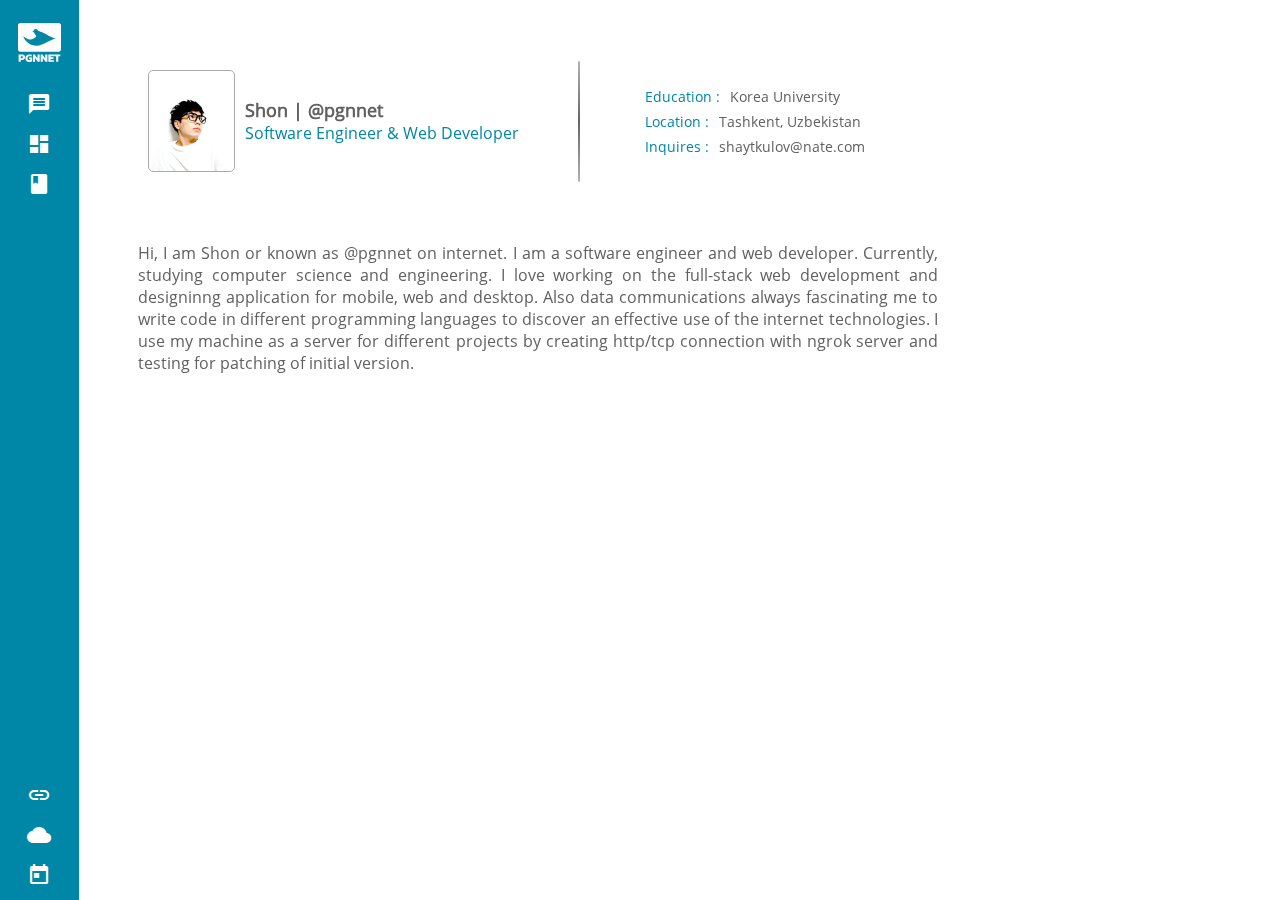
==== commit 6ef74eac: "Update index.html" ====
--- a/index.html
+++ b/index.html
@@ -70,13 +70,10 @@
 					<span class="thin_font blue">Education : </span><span class="normal_font" id="edu"><a href="https://korea.edu">Korea University </a></span>
 				</div>
 				<div class="clear">
-					<span class="thin_font blue">Location : </span><span class="normal_font ">Seoul, South Korea</span>
+					<span class="thin_font blue">Location : </span><span class="normal_font ">Tashkent, Uzbekistan</span>
 				</div>
 				<div class="clear">
 					<span class="thin_font blue">Inquires : </span><span class="normal_font "><a href = "mailto:shaytkulov@gmail.com">shaytkulov@nate.com</a></span>
-				</div>
-				<div class="clear">
-					<span class="thin_font blue">Commercial : </span><span class="normal_font "><a href = "https://unittype.com">unittype.com</a></span>
 				</div>
 			</div>
 		</div>
@@ -112,9 +109,9 @@
 <script src="mini.js"></script>
 <script type="text/javascript">
 	(function () {
-		var y = new Date('January 01 20 00:00:00');
+		var y = new Date();
 		document.getElementsByTagName('title')[0].insertAdjacentHTML('beforeend', y.getFullYear()); 
 	})();
 </script>
 </body>
-</html>+</html>
--- a/style.css
+++ b/style.css
@@ -387,6 +387,7 @@
 	margin: 5px 0px 5px 0px;
 	width: 80%;	
 	font-size: 1em;
+	outline: none
 }
 #popup .btl {
 	border-bottom: 1px solid #999;
@@ -507,4 +508,4 @@
 	.container {
 		width: auto;
 	}
- }+ }
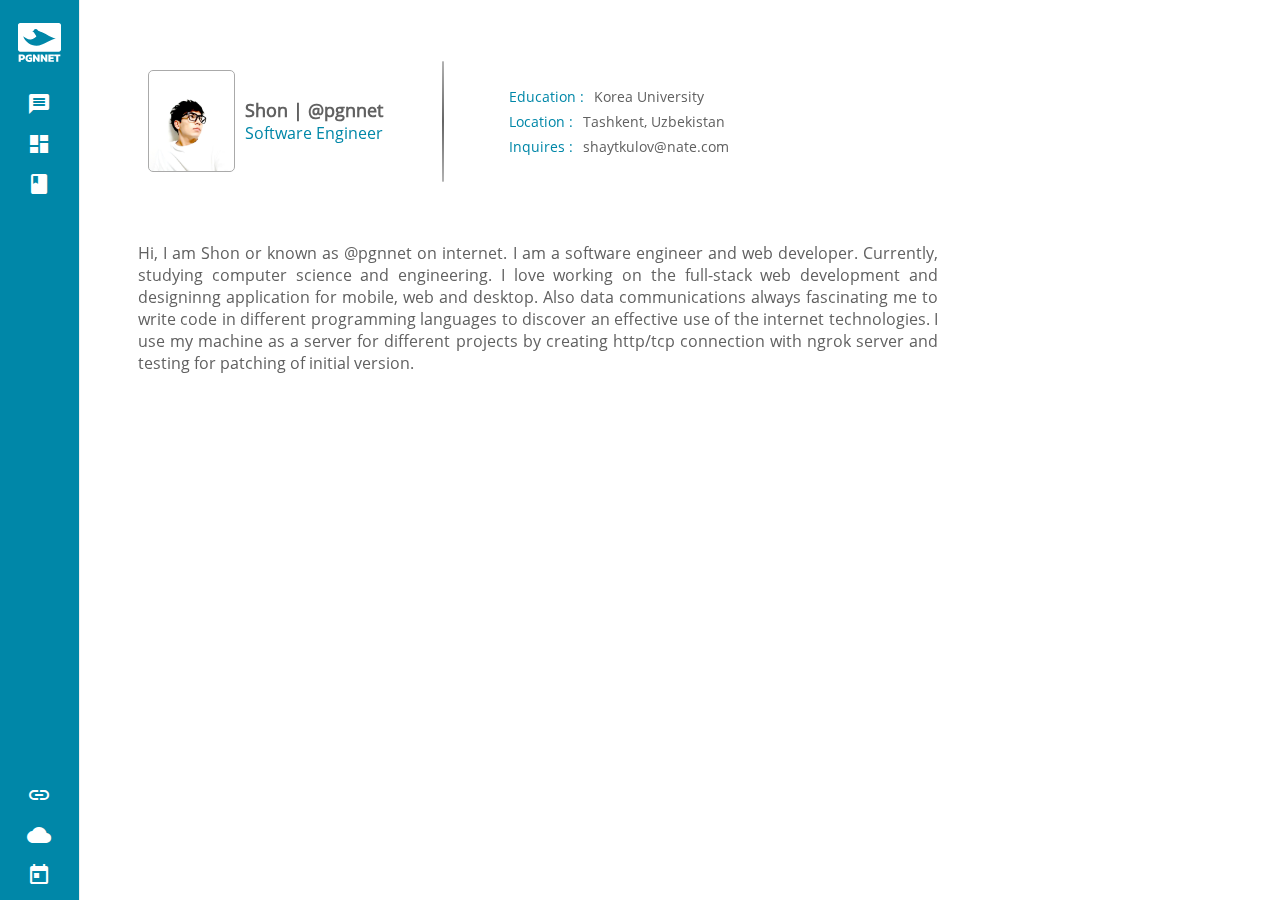
==== commit 33510c9b: "Update index.html" ====
--- a/index.html
+++ b/index.html
@@ -61,7 +61,7 @@
 				<div id="profile_picture"></div>
 				<div id="name">
 					<p class="bold_font fs18">Shon | @pgnnet</p>
-					<p class="thin_font  blue fs16">Software Engineer &amp; Web Developer</p>						
+					<p class="thin_font  blue fs16">Software Engineer</p>						
 				</div>				
 			</div>
 			<hr>
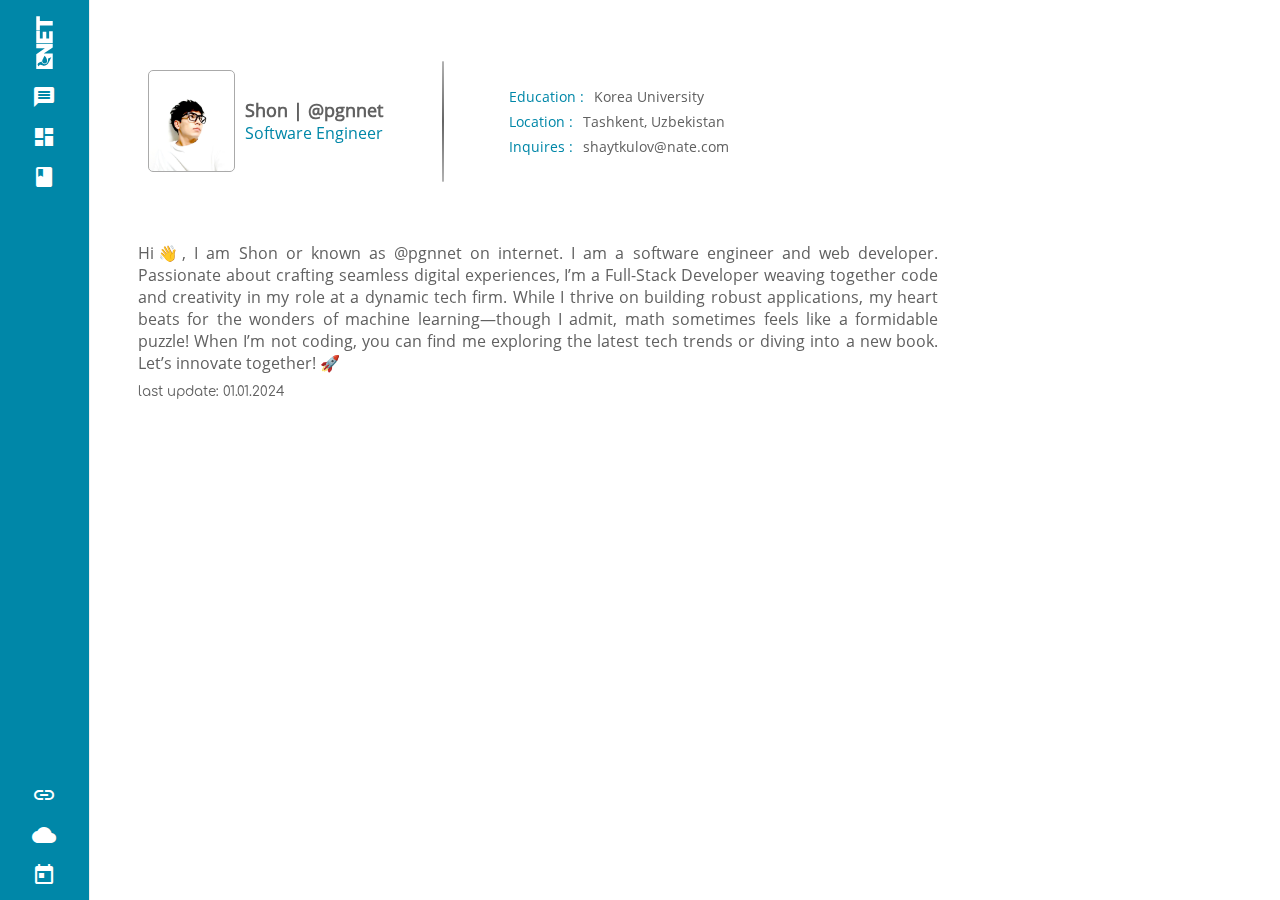
==== commit 4b939e60: "update" ====
--- a/index.html
+++ b/index.html
@@ -1,117 +1,168 @@
 <!DOCTYPE html>
 <html>
-<head>
-	<meta name="viewport" content="width=device-width, initial-scale=1.0, user-scalable=yes" />
-	<meta name="theme-color" content="#0087A8" />
-	<meta property="og:title" content="PGNNET">
-	<meta property="og:type" content="article">
-	<meta property="og:site-name" content="github.com">
-	<meta property="og:image" content="https://pgnnet.github.io/image/pgnnet.jpg">
-	<meta property="og:image:width" content="1280">
-	<meta property="og:image:height" content="1280">
-	<meta property="og:description" content="PGNNET - profiles, accounts and more...">
-	<meta property="og:url" content="https://pgnnet.github.io">
-	<meta property="og:url" content="pgnnet.github.io">
-	<link rel="shortcut icon" href="image/2dallitter.png" type="image/x-png" sizes="16x16 24x24 32x32 64x64"/>
-	<link href="style.css" rel="stylesheet">
-	<script type="application/json" src="data.json"></script>
-	<script type="text/javascript">
-		let data;
-		let popup = false;
-		function _(e) {
-			return document.getElementById(e);
-		}
-		function _$(e, n) {
-			return document.getElementsByClassName(e)[n];
-		}
-		(function () {			
-			var ajax = new XMLHttpRequest();
-			ajax.open("GET", 'data.json', true);
-			ajax.responseType = 'json';
-			ajax.send();
-			ajax.onreadystatechange = function () {
-				if(this.readyState == 4 && this.status == 200 ) {
-					data = JSON.parse(JSON.stringify(this.response));
-					_('info').innerHTML = data['main']['intro'];
-				}
-			}
-		})();
-	</script>
-	<title>PGNNET | </title>
-</head>
-<body>
-<div class="navigation">
-	<div class="up">
-		<a href="/"><svg class="logo navigation-icon logoa" viewBox="0 0 600 543" fill="none" xmlns="http://www.w3.org/2000/svg"><path d="M9 439.581H61.4381C73.4419 439.581 82.5502 443.06 88.7627 450.018C94.9752 456.976 98.0815 465.989 98.0815 477.059C98.0815 484.227 96.5547 490.605 93.5011 496.193C90.4475 501.78 86.0776 506.155 80.3916 509.318C74.8108 512.48 68.2824 514.062 60.8063 514.062H38.6938V541.419H9V439.581ZM54.0146 491.291C58.4371 491.291 61.8066 490.026 64.1231 487.495C66.545 484.86 67.7559 481.381 67.7559 477.059C67.7559 472.42 66.6503 468.836 64.439 466.306C62.3331 463.67 59.1215 462.352 54.8043 462.352H38.6938V491.291H54.0146Z" fill="white"/><path d="M158.458 543C140.452 543 126.658 538.572 117.076 529.717C107.599 520.861 102.861 508.105 102.861 491.449C102.861 474.265 107.757 461.087 117.55 451.916C127.448 442.639 141.768 438 160.511 438C172.62 438 183.15 439.476 192.1 442.428V467.887C183.887 464.83 174.042 463.301 162.564 463.301C152.666 463.301 145.295 465.568 140.452 470.101C135.608 474.529 133.186 481.645 133.186 491.449C133.186 500.515 135.24 507.157 139.346 511.374C143.558 515.59 149.929 517.699 158.458 517.699C163.512 517.699 168.356 517.014 172.989 515.643V500.779H152.772V482.435H197.786V533.67C193.469 536.411 187.993 538.678 181.36 540.47C174.831 542.157 167.197 543 158.458 543Z" fill="white"/><path d="M208.9 439.581H234.172L272.553 493.505V439.581H302.246V541.419H276.817L238.594 487.654V541.419H208.9V439.581Z" fill="white"/><path d="M316.408 439.581H341.68L380.061 493.505V439.581H409.755V541.419H384.325L346.102 487.654V541.419H316.408V439.581Z" fill="white"/><path d="M423.917 439.581H500.994V462.352H453.61V478.956H495.15V502.044H453.61V518.648H500.994V541.419H423.917V439.581Z" fill="white"/><path d="M532.718 461.72H504.13V439.581H591V461.72H562.412V541.419H532.718V461.72Z" fill="white"/><path fill-rule="evenodd" clip-rule="evenodd" d="M30 0C13.4315 0 0 13.4315 0 30V370C0 386.569 13.4315 400 30 400H570C586.569 400 600 386.569 600 370V30C600 13.4315 586.569 0 570 0H30ZM216.133 109.837L198.241 118.783L220.606 129.966L256.389 185.877C254.943 187.163 253.382 188.603 251.698 190.156C237.768 203.007 215.468 223.581 180.35 228.369C141.187 233.71 95.4542 202.352 73 183.64C95.3645 257.443 175.877 315.591 256.389 317.828C302.451 319.107 360.224 289.643 415.052 261.68C456.06 240.766 495.42 220.693 527 214.951C489.793 211.568 441.076 183.887 404.06 162.853C392.126 156.073 381.409 149.983 372.685 145.621C336.901 127.729 280.99 107.601 280.99 107.601C280.99 107.601 272.044 82.9999 247.443 82.9999C222.842 82.9999 216.133 109.837 216.133 109.837Z" fill="white"/></svg><svg class="logo navigation-icon logob" viewBox="0 0 600 399" fill="none" xmlns="http://www.w3.org/2000/svg"><path fill-rule="evenodd" clip-rule="evenodd" d="M30 0C13.4315 0 0 13.4315 0 30V369C0 385.569 13.4315 399 30 399H570C586.569 399 600 385.569 600 369V30C600 13.4315 586.569 0 570 0H30ZM216.502 108.719L198.69 117.626L220.956 128.759L256.581 184.424C255.141 185.704 253.587 187.138 251.911 188.684C238.042 201.478 215.84 221.961 180.877 226.729C134.341 233.075 91.8239 197.221 76.2344 184.075C75.4139 183.383 74.668 182.754 74 182.197C96.266 255.675 176.424 313.567 256.581 315.793C302.44 317.067 359.959 287.732 414.546 259.893C455.373 239.071 494.559 219.086 526 213.369C488.957 210.002 440.455 182.442 403.602 161.502C391.72 154.751 381.05 148.688 372.365 144.345C336.739 126.532 281.074 106.493 281.074 106.493C281.074 106.493 272.168 81.9999 247.675 81.9999C223.182 81.9999 216.502 108.719 216.502 108.719Z" fill="white"/></svg></a>
-		<a class="material-icons" title="message">&#xe0c9;</a>
-		<a class="material-icons" title="state">&#xe871;</a>
-		<a class="material-icons" title="books">&#xe86e;</a>
-	</div>
-	<div class="down">
-		<a class="material-icons" title="links">&#xe250;</a>
-		<a class="material-icons" title="CAP : alt+c">&#xe2bd;</a>
-		<a class="material-icons" title="calendar">&#xe8df;</a>
-	</div>
-</div>
+  <head>
+    <meta
+      name="viewport"
+      content="width=device-width, initial-scale=1.0, user-scalable=yes"
+    />
+    <meta name="theme-color" content="#0087A8" />
+    <meta property="og:title" content="PGNNET" />
+    <meta property="og:type" content="article" />
+    <meta property="og:site-name" content="github.com" />
+    <meta
+      property="og:image"
+      content="https://pgnnet.github.io/image/pgnnet.jpg"
+    />
+    <meta property="og:image:width" content="1280" />
+    <meta property="og:image:height" content="1280" />
+    <meta
+      property="og:description"
+      content="PGNNET - profiles, accounts and more..."
+    />
+    <meta property="og:url" content="https://pgnnet.github.io" />
+    <meta property="og:url" content="pgnnet.github.io" />
+    <link
+      rel="shortcut icon"
+      href="image/2dallitter.png"
+      type="image/x-png"
+      sizes="16x16 24x24 32x32 64x64"
+    />
+    <link href="style.css" rel="stylesheet" />
+    <script type="application/json" src="data.json"></script>
+    <script type="text/javascript">
+      let data;
+      let popup = false;
+      function _(e) {
+        return document.getElementById(e);
+      }
+      function _$(e, n) {
+        return document.getElementsByClassName(e)[n];
+      }
+      (function () {
+        var ajax = new XMLHttpRequest();
+        ajax.open("GET", "data.json", true);
+        ajax.responseType = "json";
+        ajax.send();
+        ajax.onreadystatechange = function () {
+          if (this.readyState == 4 && this.status == 200) {
+            data = JSON.parse(JSON.stringify(this.response));
+            _("info").innerHTML = data["main"]["intro"];
+            _("update").insertAdjacentHTML(
+              "beforeend",
+              data["main"]["updates"]
+            );
+          }
+        };
+      })();
+    </script>
+    <title>PGNNET |&nbsp;</title>
+  </head>
+  <body>
+    <div class="navigation">
+      <div class="up">
+        <a href="/"
+          ><svg
+            class="logo"
+            viewBox="0 0 234 73"
+            fill="none"
+            xmlns="http://www.w3.org/2000/svg"
+          >
+            <path
+              fill-rule="evenodd"
+              clip-rule="evenodd"
+              d="M0.448242 25.8835V0.15625H65.6221L91.4744 38.2244H92.0426V0.15625H111.787V72.8835H95.3096L69.0312 34.6733H68.6051V72.8835H44.4483H0.448242L0.448242 25.8835ZM29.8347 46.9484C39.0619 52.2758 55.8661 41.4887 58.9055 36.2244C58.9055 36.2244 46.1055 30.924 40.8412 27.8847C35.5768 24.8453 28.8454 26.649 25.806 31.9133C22.7667 37.1776 24.5704 43.9091 29.8347 46.9484ZM52.1485 66.5068L46.0288 52.4085C45.2246 52.3592 44.372 52.3194 43.4876 52.278C38.4685 52.0434 32.4253 51.761 28.3983 49.436C21.7601 45.6034 19.4857 37.1152 23.3183 30.477C25.5656 26.5845 29.4139 24.1924 33.5512 23.6523C31.9602 19.0152 27.0847 6.41124 20.9739 6.01211C16.0369 5.68965 11.6233 11.5331 11.6233 11.5331C11.6233 11.5331 16.6143 12.7464 18.0583 15.2483C19.8111 18.2854 17.7836 22.851 16.2066 26.4022C15.848 27.2097 15.5127 27.9647 15.2505 28.6374C11.6395 35.7887 15.9419 48.1416 24.8405 53.0391C34.8231 58.5333 52.1485 66.5068 52.1485 66.5068Z"
+              fill="white"
+            />
+            <path
+              d="M114.895 72.8835V0.15625H167.309V16.0653H134.639V28.5653H164.61V44.4744H134.639V56.9744H167.167V72.8835H114.895Z"
+              fill="white"
+            />
+            <path
+              d="M170.113 16.0653V0.15625H233.323V16.0653H211.448V72.8835H191.988V16.0653H170.113Z"
+              fill="white"
+            />
+          </svg>
+        </a>
+        <a class="material-icons" title="message">&#xe0c9;</a>
+        <a class="material-icons" title="state">&#xe871;</a>
+        <a class="material-icons" title="books">&#xe86e;</a>
+      </div>
+      <div class="down">
+        <a class="material-icons" title="links">&#xe250;</a>
+        <a class="material-icons" title="CAP : alt+c">&#xe2bd;</a>
+        <a class="material-icons" title="calendar">&#xe8df;</a>
+      </div>
+    </div>
 
-<div class="main">
-	<div class="container">
-		<div id="personal">
-			<div id="image_box">
-				<div id="profile_picture"></div>
-				<div id="name">
-					<p class="bold_font fs18">Shon | @pgnnet</p>
-					<p class="thin_font  blue fs16">Software Engineer</p>						
-				</div>				
-			</div>
-			<hr>
-			<div id="about" class="fs14">
-				<div class="clear">
-					<span class="thin_font blue">Education : </span><span class="normal_font" id="edu"><a href="https://korea.edu">Korea University </a></span>
-				</div>
-				<div class="clear">
-					<span class="thin_font blue">Location : </span><span class="normal_font ">Tashkent, Uzbekistan</span>
-				</div>
-				<div class="clear">
-					<span class="thin_font blue">Inquires : </span><span class="normal_font "><a href = "mailto:shaytkulov@gmail.com">shaytkulov@nate.com</a></span>
-				</div>
-			</div>
-		</div>
-	</div>
-	<div class="container">
-		<div class="max" id="info"></div>
-	</div>
-	<div id="icons"></div>
-</div>
-<div class="flex_r_ct" id="frame">
-	<div id="back_click">
-	</div>
-	<div id="popup" >
-		<div class="material-icons" id="exit">&#xe14c;</div>
-		<div class="flex_r_cm">
-			<div class="flex_c_cb">
-				<div class="bold_font fs20">Cloud Access Point</div>
-				<div id="atmp_error"></div>
-				<div class="flex_r_cm btl">
-					<label for="cloud" class="material-icons">&#xe2c2;</label>
-					<input class="inputs" id="cloud" type="text">					
-				</div>
-				<div class="flex_r_cm btl">
-					<label for="cloud" class="material-icons">&#xe5da;</label>
-					<input class="inputs" id="password" type="password">					
-				</div>
-				<button class="blue_button" onclick="Redirect()">Redirect</button>
-			</div>
-		</div>
-	</div>	
-</div>
-<script src="pgnnet.js"></script>
-<script src="mini.js"></script>
-<script type="text/javascript">
-	(function () {
-		var y = new Date();
-		document.getElementsByTagName('title')[0].insertAdjacentHTML('beforeend', y.getFullYear()); 
-	})();
-</script>
-</body>
+    <div class="main">
+      <div class="container">
+        <div id="personal">
+          <div id="image_box">
+            <div id="profile_picture"></div>
+            <div id="name">
+              <p class="bold_font fs18">Shon | @pgnnet</p>
+              <p class="thin_font blue fs16">Software Engineer</p>
+            </div>
+          </div>
+          <hr />
+          <div id="about" class="fs14">
+            <div class="clear">
+              <span class="thin_font blue">Education : </span
+              ><span class="normal_font" id="edu"
+                ><a href="https://korea.edu">Korea University </a></span
+              >
+            </div>
+            <div class="clear">
+              <span class="thin_font blue">Location : </span
+              ><span class="normal_font">Tashkent, Uzbekistan</span>
+            </div>
+            <div class="clear">
+              <span class="thin_font blue">Inquires : </span
+              ><span class="normal_font"
+                ><a href="mailto:shaytkulov@gmail.com"
+                  >shaytkulov@nate.com</a
+                ></span
+              >
+            </div>
+          </div>
+        </div>
+      </div>
+      <div class="container col">
+        <div class="max" id="info"></div>
+        <div id="update" class="small-caps">last update:&nbsp;</div>
+      </div>
+      <div id="icons"></div>
+    </div>
+    <div class="flex_r_ct" id="frame">
+      <div id="back_click"></div>
+      <div id="popup">
+        <div class="material-icons" id="exit">&#xe14c;</div>
+        <div class="flex_r_cm">
+          <div class="flex_c_cb">
+            <div class="bold_font fs20">Cloud Access Point</div>
+            <div id="atmp_error"></div>
+            <div class="flex_r_cm btl">
+              <label for="cloud" class="material-icons">&#xe2c2;</label>
+              <input class="inputs" id="cloud" type="text" />
+            </div>
+            <div class="flex_r_cm btl">
+              <label for="cloud" class="material-icons">&#xe5da;</label>
+              <input class="inputs" id="password" type="password" />
+            </div>
+            <button class="blue_button" onclick="Redirect()">Redirect</button>
+          </div>
+        </div>
+      </div>
+    </div>
+    <script src="pgnnet.js"></script>
+    <script src="mini.js"></script>
+    <script type="text/javascript">
+      (function () {
+        var y = new Date();
+        document
+          .getElementsByTagName("title")[0]
+          .insertAdjacentHTML("beforeend", y.getFullYear());
+      })();
+    </script>
+  </body>
 </html>
--- a/style.css
+++ b/style.css
@@ -38,8 +38,11 @@
 	background-color: #fff;
 	min-width: 300px;
 }
+html {
+	font-family: 'open-sans';
+
+}
 .container {
-	font-family: 'open-sans';
 	width: auto;
 	padding: 30px;
 	display: flex;
@@ -57,6 +60,16 @@
 	flex-direction: row;
 	background-color: grey;	
 }
+.col {
+	display: flex;
+	flex-direction: column;
+	justify-content: space-between;
+	gap: 10px;
+}
+.small-caps {
+	font-size: smaller;
+	font-family: 'comfortaa';
+}
 #left {
 	width: 6%;
 	height: 100%;
@@ -66,6 +79,7 @@
 #logo {
 	margin-top: 10%;
 	width: 60%;
+	transform: rotate(-90deg);
 }
 #right {
 	background: #ffffff;
@@ -272,9 +286,6 @@
 	max-width: 1000px;
 	text-align: justify;
 }
-svg.logob {
-	display: none;
-}
 .material-icons {
 	font-family: 'Material Icons';
 	font-weight: normal;
@@ -311,14 +322,10 @@
 	transition: color 0.3s;
 	color: #fff;
 	cursor: pointer;
+	position: relative;
 }
 div.navigation a.active {
 	color: #000;
-}
-
-div.navigation svg.navigation-icon {
-	width: 43px;
-	height: 43px;
 }
 
 div.navigation a.aside {
@@ -343,10 +350,11 @@
 }
 
 svg.logo {
-	width: 96px;
-	height: 96px;
-	margin-bottom: 8px;
-}
+	width: 53px;
+	height: 43px;
+	transform: rotate(-90deg);
+}
+
 div.foot {
 	border-top: 1px solid #f6f6f6;
 	text-align: center;
@@ -400,7 +408,7 @@
 	right: 15px;
 	cursor: pointer;
 }
-#exit:hover : #popup {
+#exit:hover  #popup {
 	background: red;
 } 
 .blue_button {
@@ -424,15 +432,10 @@
 	width: 80%;
 }
 @media (max-width: 550px) {
-	svg.logoa {
-		display: none;					
-	}
-	svg.logob {
-		display: block;
-	}
 	svg.logo {
-		margin-right: 8px;
+		margin-right: 0px;
 		margin-bottom: 0px;
+		transform: rotate(0deg);
 	}
 	div.navigation {
 	    border-bottom: 1px solid #eee;
